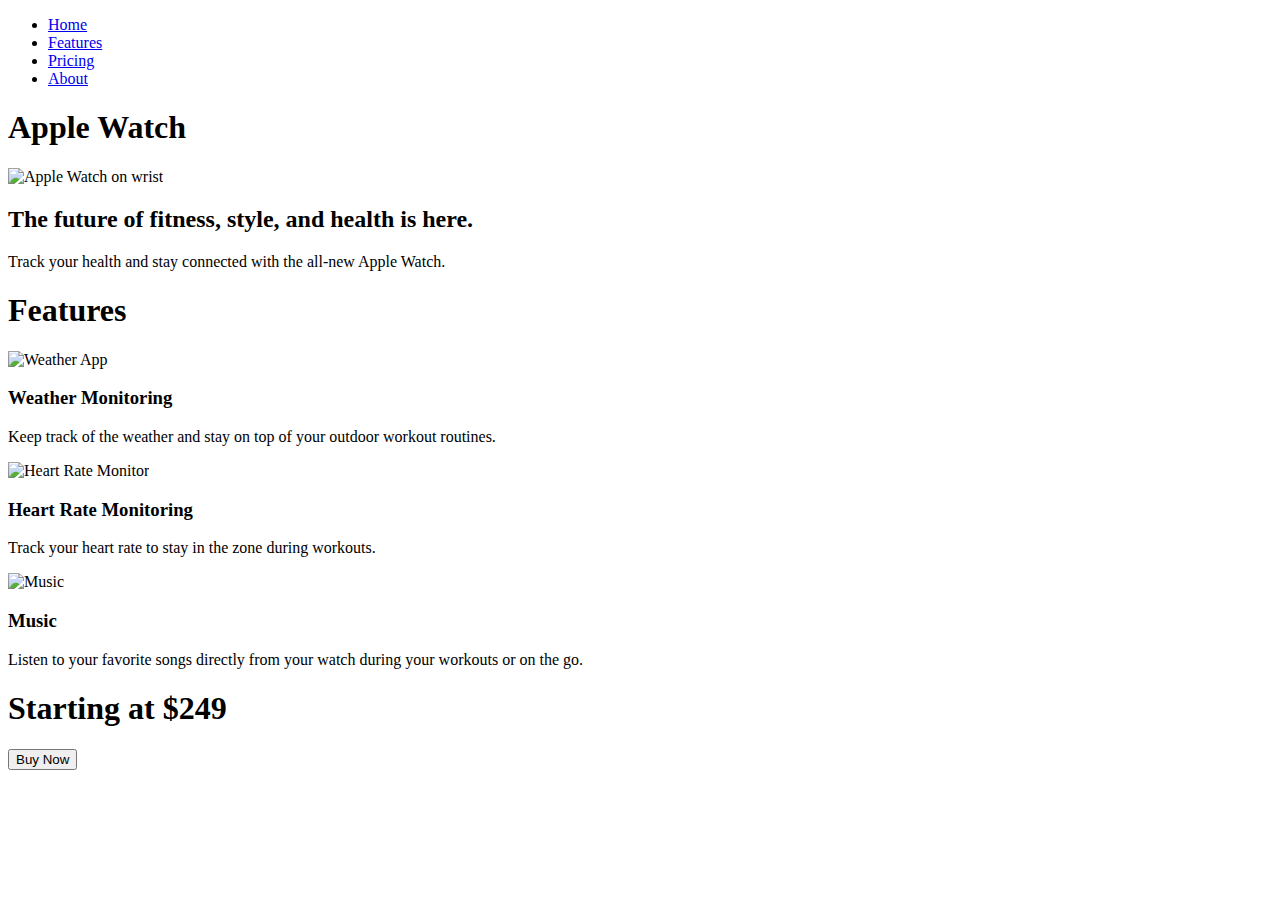
==== index.html @ e0f1b1cb "Create index.html" ====
<!DOCTYPE html>
<html lang="en">
<head>
    <meta charset="UTF-8">
    <meta name="viewport" content="width=device-width, initial-scale=1.0">
    <title>Apple Watch Wireframe</title>
    <link rel="stylesheet" href="layout.css">
    <link rel="stylesheet" href="grid.css">
</head>
<body>
    <!-- Navigation Bar Section -->
    <nav class="navigation">
        <ul>
            <li><a href="index.html">Home</a></li>
            <li><a href="features.html">Features</a></li>
            <li><a href="pricing.html">Pricing</a></li>
            <li><a href="about.html">About</a></li>
        </ul>
    </nav>

    <!-- Grid Container -->
    <div class="grid-container">
        <!-- Header Section -->
        <section id="header" class="component">
            <h1>Apple Watch</h1>
            <div class="hero">
                <img src="hero-image.jpg" alt="Apple Watch on wrist">
                <h2>The future of fitness, style, and health is here.</h2>
                <p>Track your health and stay connected with the all-new Apple Watch.</p>
            </div>
        </section>

        <!-- Features Section -->
        <section id="features" class="component">
            <h1>Features</h1>
            <div class="features-container">
                <div class="feature-item">
                    <img src="weather.jpeg" alt="Weather App">
                    <h3>Weather Monitoring</h3>
                    <p>Keep track of the weather and stay on top of your outdoor workout routines.</p>
                </div>
                <div class="feature-item">
                    <img src="heart-rate.jpeg" alt="Heart Rate Monitor">
                    <h3>Heart Rate Monitoring</h3>
                    <p>Track your heart rate to stay in the zone during workouts.</p>
                </div>
                <div class="feature-item">
                    <img src="music.jpeg" alt="Music">
                    <h3>Music</h3>
                    <p>Listen to your favorite songs directly from your watch during your workouts or on the go.</p>
                </div>
            </div>
        </section>

        <!-- Pricing Section -->
        <section id="pricing" class="component">
            <h1>Starting at $249</h1>
            <button>Buy Now</button>
        </section>
    </div>
</body>
</html>
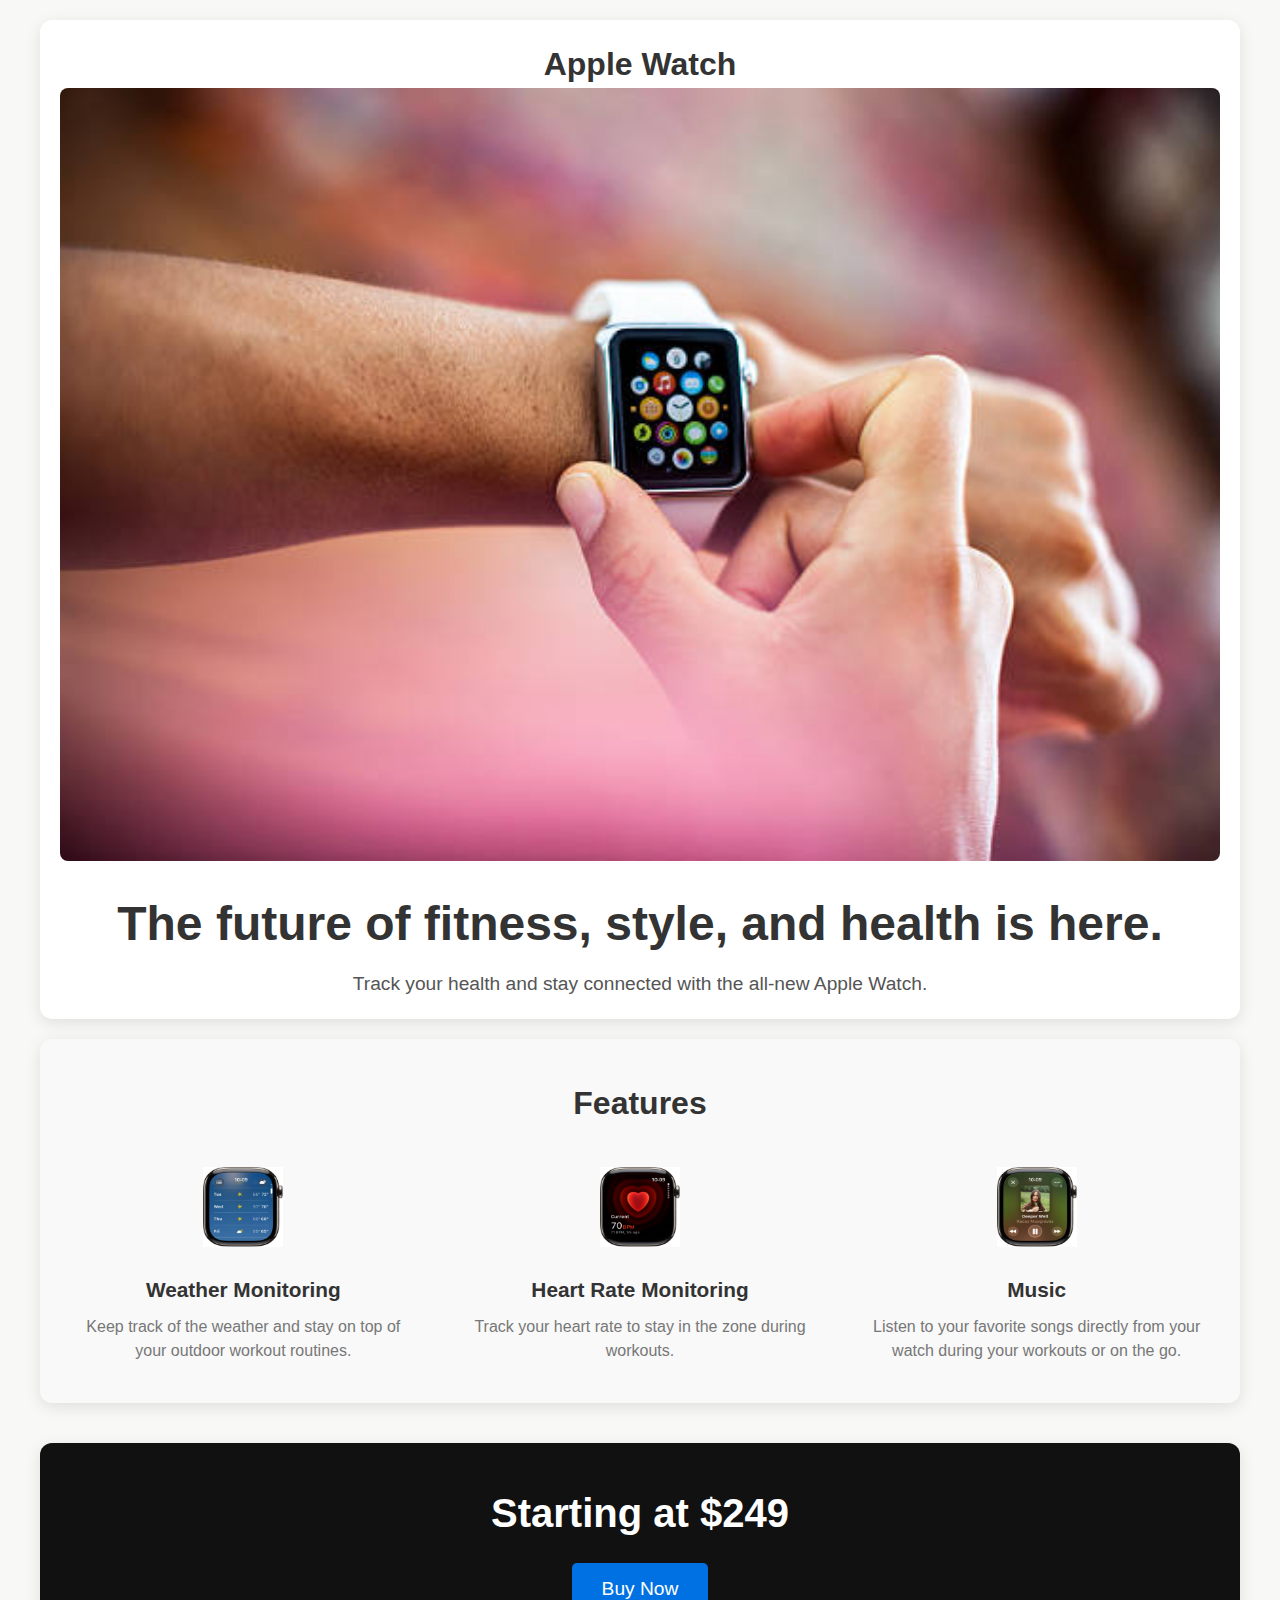
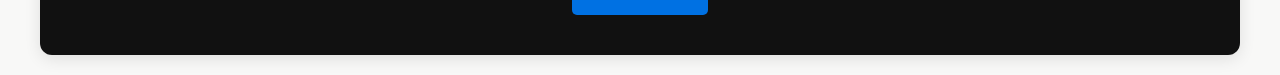
==== commit 7550c41a: "Update index.html" ====
--- a/index.html
+++ b/index.html
@@ -8,37 +8,29 @@
     <link rel="stylesheet" href="grid.css">
 </head>
 <body>
-    <!-- Navigation Bar Section -->
-    <nav class="navigation">
-        <ul>
-            <li><a href="index.html">Home</a></li>
-            <li><a href="features.html">Features</a></li>
-            <li><a href="pricing.html">Pricing</a></li>
-            <li><a href="about.html">About</a></li>
-        </ul>
-    </nav>
-
-    <!-- Grid Container -->
-    <div class="grid-container">
-        <!-- Header Section -->
-        <section id="header" class="component">
+    <!-- Header Section -->
+    <section id="header">
+        <div class="component">
             <h1>Apple Watch</h1>
             <div class="hero">
                 <img src="hero-image.jpg" alt="Apple Watch on wrist">
-                <h2>The future of fitness, style, and health is here.</h2>
+                <h2>The future of fitness, style, and health is here. </h2>
                 <p>Track your health and stay connected with the all-new Apple Watch.</p>
             </div>
-        </section>
+        </div>
+    </section>
 
-        <!-- Features Section -->
-        <section id="features" class="component">
+    <!-- Features Section -->
+    <section id="features">
+        <div class="component">
             <h1>Features</h1>
-            <div class="features-container">
+            <div class="feature">
                 <div class="feature-item">
                     <img src="weather.jpeg" alt="Weather App">
                     <h3>Weather Monitoring</h3>
                     <p>Keep track of the weather and stay on top of your outdoor workout routines.</p>
                 </div>
+                <!-- Add more feature items if needed -->
                 <div class="feature-item">
                     <img src="heart-rate.jpeg" alt="Heart Rate Monitor">
                     <h3>Heart Rate Monitoring</h3>
@@ -50,13 +42,16 @@
                     <p>Listen to your favorite songs directly from your watch during your workouts or on the go.</p>
                 </div>
             </div>
-        </section>
+        </div>
+    </section>
 
-        <!-- Pricing Section -->
-        <section id="pricing" class="component">
+    <!-- Pricing Section -->
+    <section id="pricing">
+        <div class="component">
             <h1>Starting at $249</h1>
             <button>Buy Now</button>
-        </section>
-    </div>
+        </div>
+    </section>
+
 </body>
 </html>
--- a/layout.css
+++ b/layout.css
@@ -0,0 +1,198 @@
+/* Reset default styles */
+* {
+    margin: 0;
+    padding: 0;
+    box-sizing: border-box;
+}
+
+/* General body styling */
+body {
+    font-family: -apple-system, BlinkMacSystemFont, "Segoe UI", "Roboto", "Oxygen", "Ubuntu", "Cantarell", "Fira Sans", "Droid Sans", "Helvetica Neue", sans-serif;
+    background-color: #f8f8f7; /* Light background similar to Apple's */
+    color: #333; /* Dark text for readability */
+    line-height: 1.5;
+    padding: 0 20px; /* Padding to prevent elements from touching the edges */
+}
+
+/* Styling for all components */
+.component {
+    margin: 20px auto;
+    max-width: 1200px;
+    padding: 20px;
+    background-color: white;
+    border-radius: 12px; /* Rounded corners for a more modern look */
+    box-shadow: 0 4px 16px rgba(0, 0, 0, 0.1); /* Slight shadow for depth */
+    text-align: center;
+}
+
+/* Hero Section Styling */
+.hero {
+    position: relative;
+    overflow: hidden;
+    text-align: center;
+}
+
+.hero img {
+    width: 100%;
+    height: auto;
+    object-fit: cover; /* Ensures image covers the full container */
+    border-radius: 8px; /* Rounded corners for the hero image */
+}
+
+.hero h2 {
+    font-size: 3rem; /* Larger headline for impact */
+    color: #333;
+    font-weight: 600;
+    margin-top: 20px;
+}
+
+.hero p {
+    font-size: 1.2rem; /* Slightly larger for better readability */
+    color: #555; /* Lighter text color */
+    margin-top: 10px;
+    max-width: 800px;
+    margin-left: auto;
+    margin-right: auto;
+}
+
+/* Features Section Styling */
+#features .component {
+    background-color: #f9f9f9; /* Light background */
+    padding: 40px 20px;
+}
+
+.feature {
+    display: flex;
+    justify-content: space-around;
+    align-items: center;
+    flex-wrap: wrap; /* Allow wrapping on smaller screens */
+    gap: 30px;
+    margin-top: 40px;
+}
+
+.feature-item {
+    text-align: center;
+    width: 30%;
+    flex-shrink: 0; /* Prevent shrinking on smaller screens */
+}
+
+/* Hover effect for the feature item image */
+.feature-item img {
+    width: 80px;
+    height: 80px;
+    margin-bottom: 10px;
+    transition: transform 0.3s ease; /* Smooth transition for scaling effect */
+}
+
+/* Hover effect for scaling the image */
+.feature-item img:hover {
+    transform: scale(1.1); /* Slight zoom effect on hover */
+    box-shadow: 0 4px 12px rgba(0, 0, 0, 0.2); /* Add shadow for depth */
+}
+
+.feature-item h3 {
+    font-size: 1.3rem; /* Larger font for feature titles */
+    color: #333;
+    margin-top: 10px;
+}
+
+.feature-item p {
+    font-size: 1rem;
+    color: #777; /* Lighter text color for descriptions */
+    margin-top: 10px;
+}
+
+/* Pricing Section Styling */
+#pricing .component {
+    background-color: #111; /* Dark background for contrast */
+    color: white;
+    padding: 40px 20px;
+    border-radius: 12px;
+    text-align: center;
+    margin-top: 40px;
+}
+
+#pricing h1 {
+    font-size: 2.5rem;
+    font-weight: 600;
+    margin-bottom: 20px;
+}
+
+button {
+    padding: 15px 30px;
+    background-color: #0071e3; /* Apple blue */
+    border: none;
+    color: white;
+    font-size: 1.2rem;
+    border-radius: 5px;
+    cursor: pointer;
+    transition: background-color 0.3s ease; /* Smooth transition on hover */
+}
+
+button:hover {
+    background-color: #005bb5; /* Darker blue on hover */
+}
+
+/* Navigation Bar Styling */
+#nav {
+    background-color: #0071e3; /* Navigation background color */
+    padding: 20px 0;
+}
+
+#nav ul {
+    display: flex;
+    justify-content: center;
+    list-style: none;
+}
+
+#nav ul li {
+    margin: 0 20px;
+}
+
+#nav ul li a {
+    color: white;
+    text-decoration: none;
+    font-size: 1.2rem;
+    font-weight: 600;
+}
+
+#nav ul li a:hover {
+    text-decoration: underline; /* Underline effect on hover */
+}
+
+/* Responsive Layout */
+@media (max-width: 768px) {
+    .feature {
+        flex-direction: column;
+        align-items: center;
+    }
+
+    .feature-item {
+        width: 80%;
+        margin-bottom: 30px;
+    }
+
+    .hero h2 {
+        font-size: 2rem; /* Slightly smaller headline on mobile */
+    }
+
+    .hero p {
+        font-size: 1rem; /* Smaller text on mobile */
+    }
+
+    #pricing h1 {
+        font-size: 2rem; /* Adjusted for smaller screens */
+    }
+
+    button {
+        font-size: 1rem; /* Slightly smaller button text */
+    }
+
+    #nav ul {
+        flex-direction: column;
+    }
+
+    #nav ul li {
+        margin: 10px 0;
+    }
+}
--- a/grid.css
+++ b/grid.css
@@ -0,0 +1,153 @@
+/* Reset default styles */
+* {
+    margin: 0;
+    padding: 0;
+    box-sizing: border-box;
+}
+
+/* General body styling */
+body {
+    font-family: -apple-system, BlinkMacSystemFont, "Segoe UI", "Roboto", "Oxygen", "Ubuntu", "Cantarell", "Fira Sans", "Droid Sans", "Helvetica Neue", sans-serif;
+    background-color: #f8f8f7; /* Light background similar to Apple's */
+    color: #333; /* Dark text for readability */
+    line-height: 1.5;
+    padding: 0 20px; /* Padding to prevent elements from touching the edges */
+}
+
+/* Grid Container for the whole page */
+.grid-container {
+    display: grid;
+    grid-template-columns: 1fr; /* Default for mobile */
+    grid-template-rows: auto;
+    gap: 40px;
+    max-width: 1200px;
+    margin: 0 auto;
+    padding: 40px;
+}
+
+/* Hero Section (Grid Item) */
+.hero {
+    grid-column: span 1; /* Span across one column */
+    text-align: center;
+}
+
+.hero img {
+    width: 100%;
+    height: auto;
+    object-fit: cover;
+    border-radius: 8px;
+}
+
+.hero h2 {
+    font-size: 3rem;
+    color: #333;
+    font-weight: 600;
+    margin-top: 20px;
+}
+
+.hero p {
+    font-size: 1.2rem;
+    color: #555;
+    margin-top: 10px;
+    max-width: 800px;
+    margin-left: auto;
+    margin-right: auto;
+}
+
+/* Features Section (Grid Item) */
+#features {
+    grid-column: span 1; /* Span across one column */
+}
+
+.features-container {
+    display: grid;
+    grid-template-columns: repeat(3, 1fr);
+    gap: 30px;
+}
+
+.feature-item {
+    text-align: center;
+}
+
+.feature-item img {
+    width: 80px;
+    height: 80px;
+    margin-bottom: 10px;
+}
+
+.feature-item h3 {
+    font-size: 1.3rem;
+    color: #333;
+    margin-top: 10px;
+}
+
+.feature-item p {
+    font-size: 1rem;
+    color: #777;
+    margin-top: 10px;
+}
+
+/* Pricing Section (Grid Item) */
+#pricing {
+    grid-column: span 1;
+}
+
+#pricing .component {
+    background-color: #111;
+    color: white;
+    padding: 40px 20px;
+    border-radius: 12px;
+    text-align: center;
+}
+
+#pricing h1 {
+    font-size: 2.5rem;
+    font-weight: 600;
+    margin-bottom: 20px;
+}
+
+button {
+    padding: 15px 30px;
+    background-color: #0071e3;
+    border: none;
+    color: white;
+    font-size: 1.2rem;
+    border-radius: 5px;
+    cursor: pointer;
+    transition: background-color 0.3s ease;
+}
+
+button:hover {
+    background-color: #005bb5;
+}
+
+/* Responsive Layout for Tablets and Mobile Devices */
+@media (min-width: 768px) {
+    /* Adjust grid layout for medium screens */
+    .grid-container {
+        grid-template-columns: repeat(2, 1fr);
+    }
+
+    .features-container {
+        grid-template-columns: repeat(2, 1fr); /* Two columns for feature items */
+    }
+}
+
+@media (min-width: 1024px) {
+    /* Adjust grid layout for larger screens */
+    .grid-container {
+        grid-template-columns: repeat(3, 1fr); /* Three columns for large screens */
+    }
+
+    .features-container {
+        grid-template-columns: repeat(3, 1fr); /* Three columns for feature items */
+    }
+
+    .hero h2 {
+        font-size: 3rem; /* Adjust headline size on larger screens */
+    }
+
+    #pricing h1 {
+        font-size: 2.5rem; /* Larger heading for pricing section */
+    }
+}
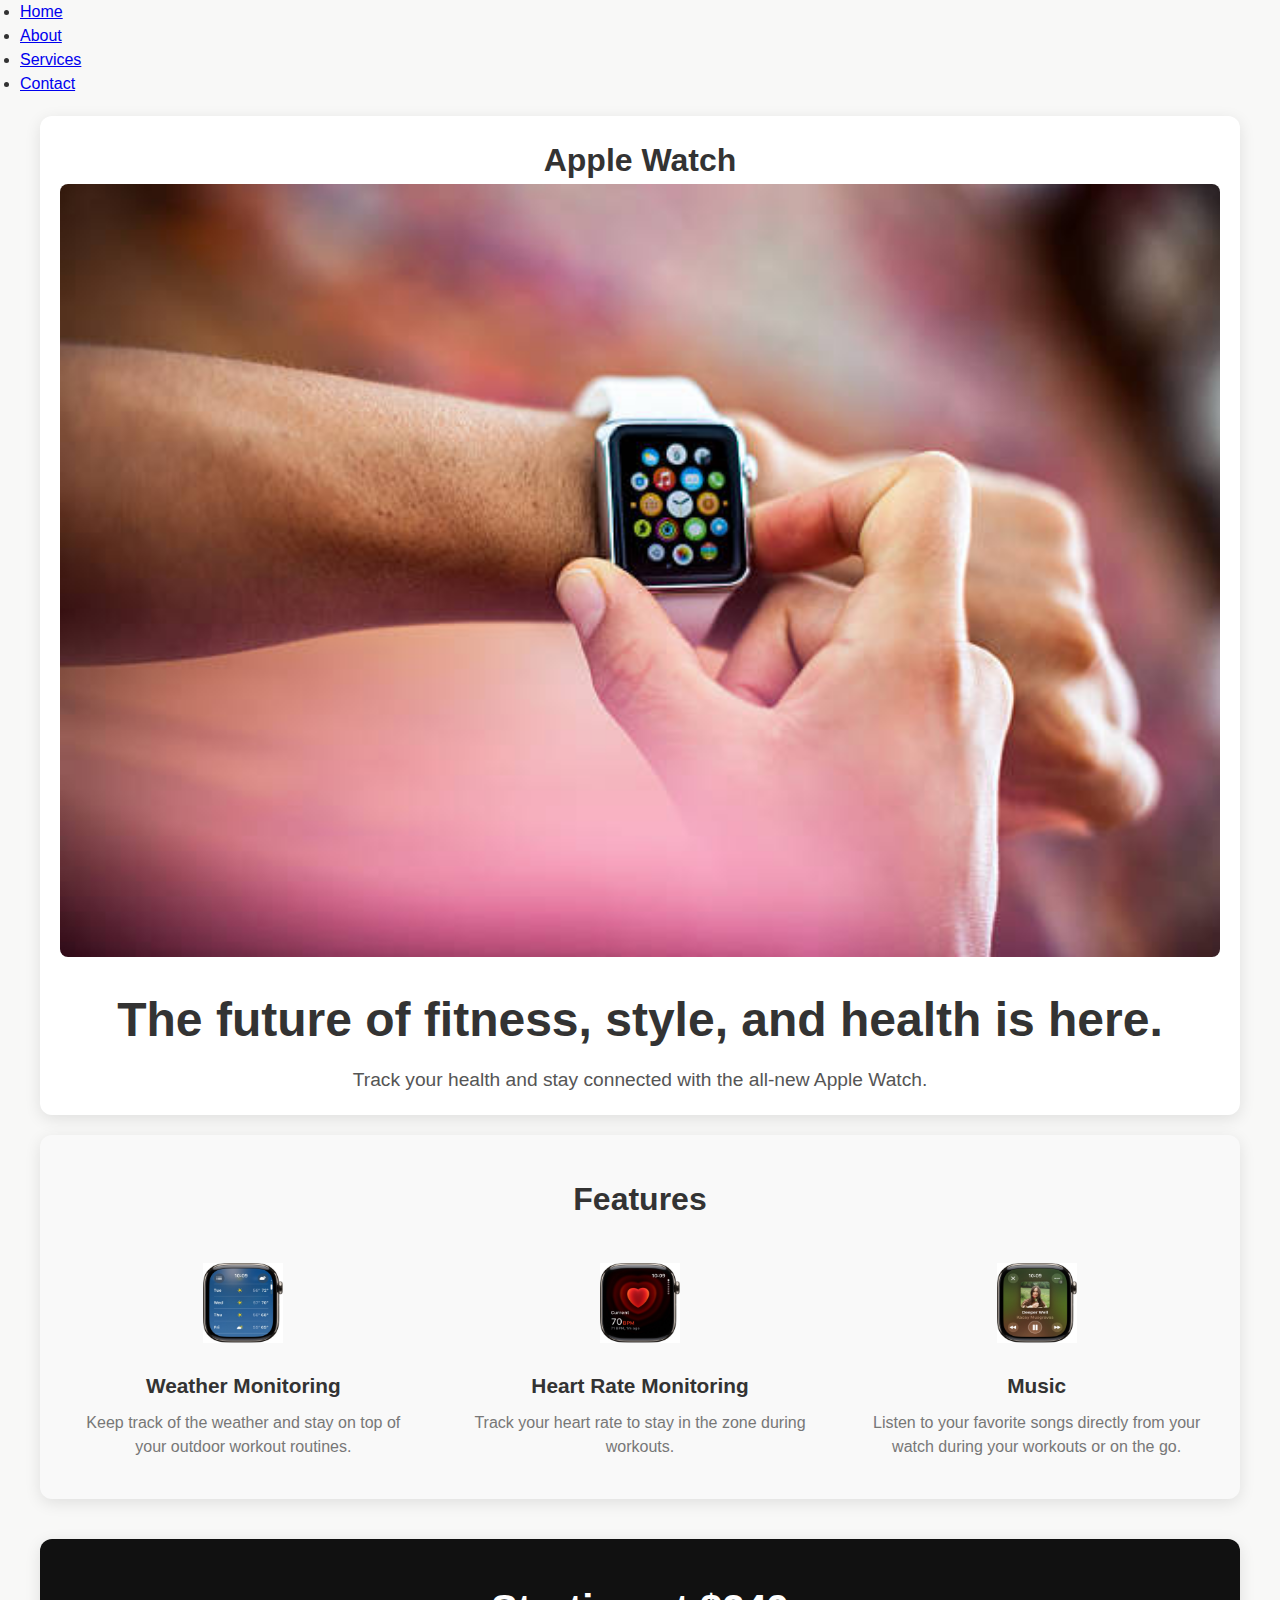
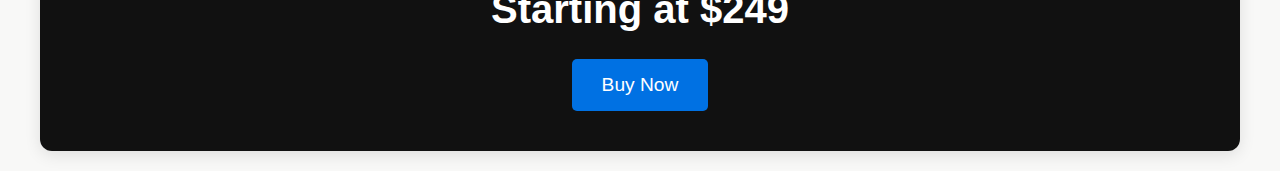
==== commit e74f92bc: "Update index.html" ====
--- a/index.html
+++ b/index.html
@@ -8,6 +8,18 @@
     <link rel="stylesheet" href="grid.css">
 </head>
 <body>
+
+<!-- Navigation Bar -->
+  <header>
+    <nav>
+      <ul>
+        <li><a href="index.html">Home</a></li>
+        <li><a href="about.html">About</a></li>
+        <li><a href="services.html">Services</a></li>
+        <li><a href="contact.html">Contact</a></li>
+      </ul>
+    </nav>
+  </header>
     <!-- Header Section -->
     <section id="header">
         <div class="component">
--- a/layout.css
+++ b/layout.css
@@ -133,33 +133,6 @@
     background-color: #005bb5; /* Darker blue on hover */
 }
 
-/* Navigation Bar Styling */
-#nav {
-    background-color: #0071e3; /* Navigation background color */
-    padding: 20px 0;
-}
-
-#nav ul {
-    display: flex;
-    justify-content: center;
-    list-style: none;
-}
-
-#nav ul li {
-    margin: 0 20px;
-}
-
-#nav ul li a {
-    color: white;
-    text-decoration: none;
-    font-size: 1.2rem;
-    font-weight: 600;
-}
-
-#nav ul li a:hover {
-    text-decoration: underline; /* Underline effect on hover */
-}
-
 /* Responsive Layout */
 @media (max-width: 768px) {
     .feature {
@@ -187,12 +160,4 @@
     button {
         font-size: 1rem; /* Slightly smaller button text */
     }
-
-    #nav ul {
-        flex-direction: column;
-    }
-
-    #nav ul li {
-        margin: 10px 0;
-    }
 }
